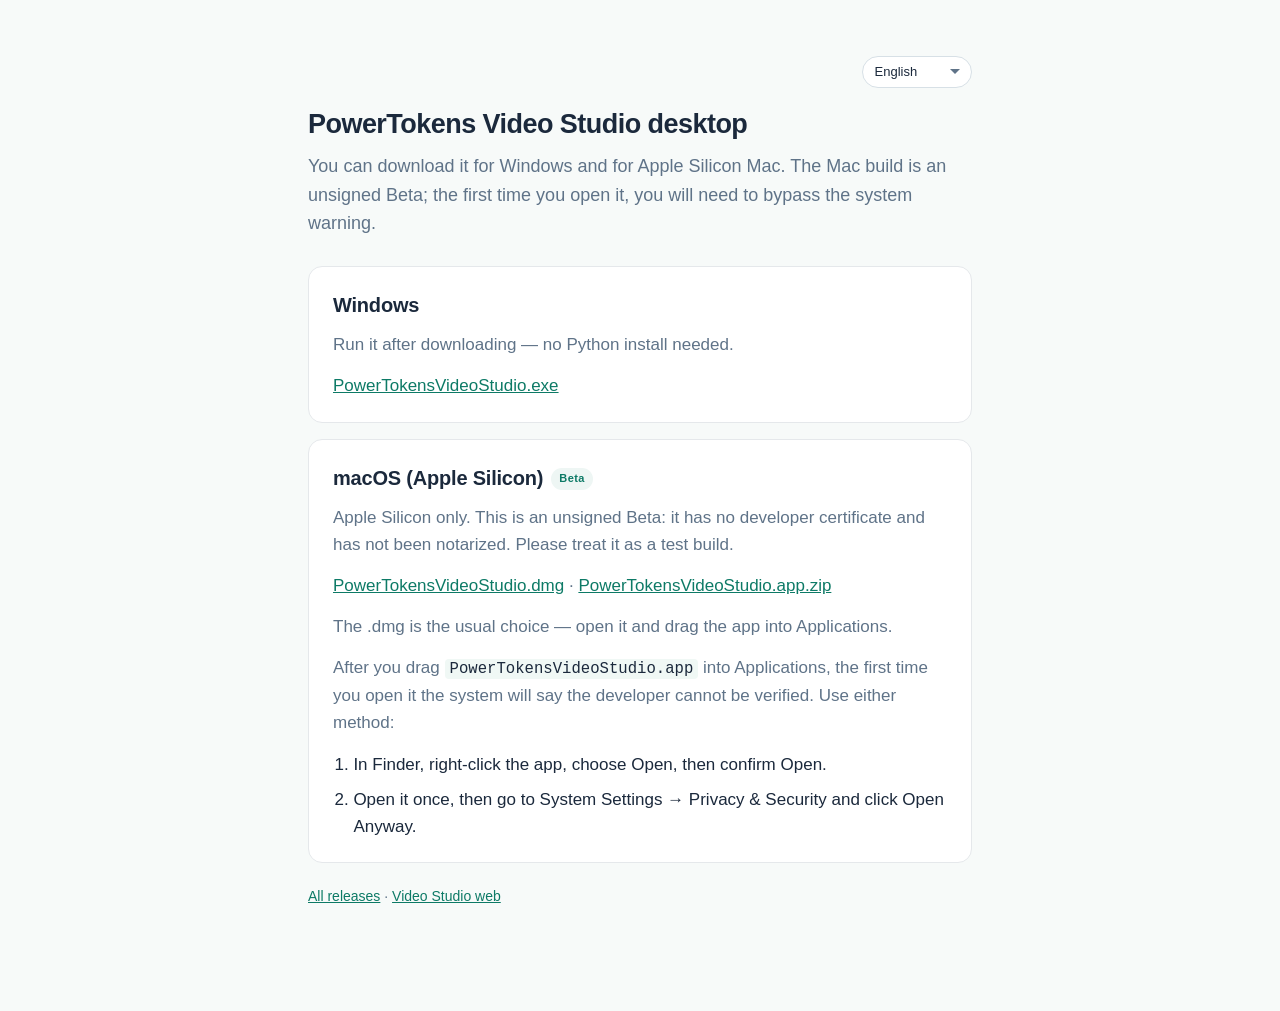
==== download.html @ 84d2c89e "fix: show Mac download filenames, matching the Windows EXE link Label the Mac links PowerTokensVideo" ====
<!doctype html>
<html lang="en">
<head>
<meta charset="utf-8">
<meta name="viewport" content="width=device-width, initial-scale=1">
<meta http-equiv="Content-Security-Policy" content="default-src 'self'; script-src 'self'; style-src 'self' 'unsafe-inline'; img-src 'self' data:; connect-src 'self' https://us.i.posthog.com https://eu.i.posthog.com; object-src 'none'; base-uri 'self'; form-action 'none'">
<meta name="referrer" content="no-referrer">
<meta name="robots" content="noindex">
<title>PowerTokens Video Studio · Download</title>
<style>
  html, body {
    margin: 0;
    font: 17px/1.6 -apple-system, BlinkMacSystemFont, "Segoe UI", "PingFang SC", "Hiragino Sans", "Noto Sans SC", "Noto Sans JP", "Noto Sans KR", sans-serif;
    color: #1b293c;
    background: #f7faf9;
  }
  /* Hide until i18n applies, so the English default does not flash in another language. */
  body { visibility: hidden; }
  body.is-ready { visibility: visible; }
  main {
    box-sizing: border-box;
    max-width: 720px;
    margin: 56px auto 64px;
    padding: 0 28px 40px;
  }
  .lang-bar {
    display: flex;
    justify-content: flex-end;
    margin: 0 0 20px;
  }
  .lang-switch select {
    font: inherit;
    font-size: 13px;
    line-height: 1.3;
    color: #1b293c;
    background-color: #fff;
    background-image: url("data:image/svg+xml,%3Csvg xmlns='http://www.w3.org/2000/svg' width='12' height='8' viewBox='0 0 12 8'%3E%3Cpath fill='%235f7388' d='M1 1l5 5 5-5'/%3E%3C/svg%3E");
    background-repeat: no-repeat;
    background-position: right 10px center;
    background-size: 12px 8px;
    border: 1px solid #d7e0e6;
    border-radius: 999px;
    padding: 6px 30px 6px 12px;
    min-height: 32px;
    min-width: 6.5rem;
    max-width: 11rem;
    cursor: pointer;
    appearance: none;
    -webkit-appearance: none;
    color-scheme: light;
  }
  .lang-switch select:hover,
  .lang-switch select:focus,
  .lang-switch select:focus-visible {
    border-color: #b9ddd4;
    outline: none;
    box-shadow: none;
  }
  h1 {
    font-size: 27px;
    margin: 0 0 10px;
    font-weight: 650;
    letter-spacing: -.02em;
    line-height: 1.25;
  }
  .lead {
    color: #5f7388;
    margin: 0 0 28px;
    font-size: 18px;
  }
  .pack {
    border: 1px solid #e5e8eb;
    border-radius: 14px;
    padding: 22px 24px;
    margin: 0 0 16px;
    background: #fff;
  }
  .pack h2 {
    font-size: 20px;
    margin: 0 0 10px;
    font-weight: 650;
    letter-spacing: -.01em;
  }
  .pack p { color: #5f7388; margin: 0 0 14px; }
  .pack p:last-child { margin-bottom: 0; }
  .pack a { color: #0d7a66; }
  .pack code {
    font-family: ui-monospace, SFMono-Regular, Menlo, Consolas, monospace;
    font-size: .92em;
    color: #1b293c;
    background: #f0f8f5;
    padding: 1px 5px;
    border-radius: 4px;
  }
  .badge {
    display: inline-block;
    font-size: 11px;
    font-weight: 650;
    letter-spacing: .04em;
    vertical-align: middle;
    margin-left: 8px;
    padding: 2px 8px;
    border-radius: 99px;
    background: #eef6f4;
    color: #0d7a66;
  }
  .steps { margin: 0; padding-left: 1.2em; color: #1b293c; }
  .steps li { margin: 0 0 8px; }
  .steps li:last-child { margin-bottom: 0; }
  .muted { color: #5f7388; font-size: 14px; margin: 22px 0 0; }
  .muted a { color: #0d7a66; }
  .note { display: none; }
  body.is-windows #win-note, body.is-mac #mac-note { display: block; }
  body.is-windows #win-pack, body.is-mac #mac-pack {
    border-color: #b7d9d1;
    background: #eef6f4;
  }
  @media (max-width: 480px) {
    html, body { font-size: 16px; }
    main { margin: 28px auto 40px; padding: 0 20px 32px; }
    h1 { font-size: 22px; }
    .lead { font-size: 16px; margin-bottom: 22px; }
    .pack { padding: 18px 16px; }
    .pack h2 { font-size: 18px; }
    .lang-bar { margin-bottom: 16px; }
  }
</style>
</head>
<body>
<main>
  <div class="lang-bar">
    <div class="lang-switch" id="lang-switch">
      <select id="lang-select" aria-label="Language"></select>
    </div>
  </div>
  <h1 data-i18n="dl_heading">PowerTokens Video Studio desktop</h1>
  <p class="lead" data-i18n="dl_lead">You can download it for Windows and for Apple Silicon Mac. The Mac build is an unsigned Beta; the first time you open it, you will need to bypass the system warning.</p>

  <section class="pack" id="win-pack">
    <h2 data-i18n="dl_win_heading">Windows</h2>
    <p id="win-note" class="note" data-i18n="dl_win_note">Your download should start shortly. If it doesn’t, use the link below.</p>
    <p data-i18n="dl_win_desc">Run it after downloading — no Python install needed.</p>
    <p><a id="exe-link" href="https://github.com/PowerTokens/video-studio/releases/latest/download/PowerTokensVideoStudio.exe" rel="noopener" data-i18n="dl_win_link">PowerTokensVideoStudio.exe</a></p>
  </section>

  <section class="pack" id="mac-pack">
    <h2><span data-i18n="dl_mac_heading">macOS (Apple Silicon)</span><span class="badge" data-i18n="dl_badge_beta">Beta</span></h2>
    <p data-i18n="dl_mac_intro">Apple Silicon only. This is an unsigned Beta: it has no developer certificate and has not been notarized. Please treat it as a test build.</p>
    <p>
      <a id="dmg-link" href="https://github.com/PowerTokens/video-studio/releases/latest/download/PowerTokensVideoStudio-macOS-arm64.dmg" rel="noopener" data-i18n="dl_mac_dmg">PowerTokensVideoStudio.dmg</a>
      ·
      <a id="zip-link" href="https://github.com/PowerTokens/video-studio/releases/latest/download/PowerTokensVideoStudio-macOS-arm64.app.zip" rel="noopener" data-i18n="dl_mac_zip">PowerTokensVideoStudio.app.zip</a>
    </p>
    <p data-i18n="dl_mac_dmg_hint">The .dmg is the usual choice — open it and drag the app into Applications.</p>
    <p data-i18n-html="dl_mac_gatekeeper">After you drag <code>PowerTokensVideoStudio.app</code> into Applications, the first time you open it the system will say the developer cannot be verified. Use either method:</p>
    <ol class="steps">
      <li data-i18n="dl_mac_step_finder">In Finder, right-click the app, choose Open, then confirm Open.</li>
      <li data-i18n="dl_mac_step_settings">Open it once, then go to System Settings → Privacy &amp; Security and click Open Anyway.</li>
    </ol>
  </section>

  <p class="muted">
    <a href="https://github.com/PowerTokens/video-studio/releases/latest" rel="noopener" data-i18n="dl_footer_releases">All releases</a>
    ·
    <a href="./" data-i18n="dl_footer_web">Video Studio web</a>
  </p>
</main>
<noscript><style>body { visibility: visible !important; }</style></noscript>
<script src="js/i18n.js?v=20261112-1.17-DlNames"></script>
<script src="js/lang/zh.js?v=20261112-1.17-DlNames"></script>
<script src="js/lang/en.js?v=20261112-1.17-DlNames"></script>
<script src="js/lang/es.js?v=20261112-1.17-DlNames"></script>
<script src="js/lang/pt.js?v=20261112-1.17-DlNames"></script>
<script src="js/lang/ja.js?v=20261112-1.17-DlNames"></script>
<script src="js/lang/ko.js?v=20261112-1.17-DlNames"></script>
<script src="js/download-i18n.js?v=20261112-1.17-DlNames"></script>
<script src="js/utm.js?v=20261112-1.17-DlNames"></script>
<script src="js/analytics-config.js?v=20261112-1.17-DlNames"></script>
<script src="js/analytics.js?v=20261112-1.17-DlNames"></script>
<script src="js/download-jump.js?v=20261112-1.17-DlNames"></script>
</body>
</html>
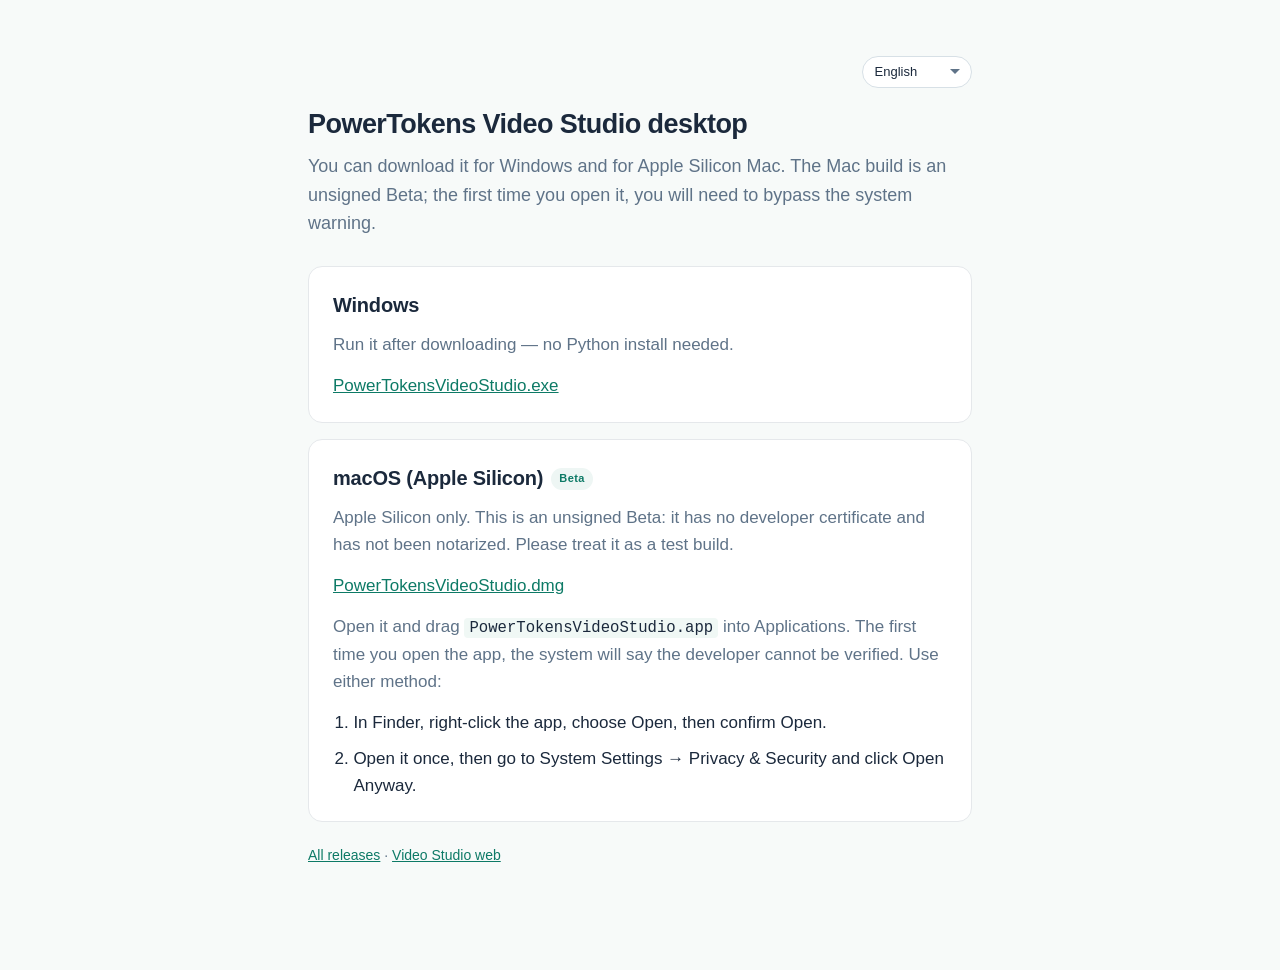
==== commit 64cae54e: "fix: offer only the Mac .dmg on the download page The zip is still on the GitHub release for anyone " ====
--- a/download.html
+++ b/download.html
@@ -146,13 +146,8 @@
   <section class="pack" id="mac-pack">
     <h2><span data-i18n="dl_mac_heading">macOS (Apple Silicon)</span><span class="badge" data-i18n="dl_badge_beta">Beta</span></h2>
     <p data-i18n="dl_mac_intro">Apple Silicon only. This is an unsigned Beta: it has no developer certificate and has not been notarized. Please treat it as a test build.</p>
-    <p>
-      <a id="dmg-link" href="https://github.com/PowerTokens/video-studio/releases/latest/download/PowerTokensVideoStudio-macOS-arm64.dmg" rel="noopener" data-i18n="dl_mac_dmg">PowerTokensVideoStudio.dmg</a>
-      ·
-      <a id="zip-link" href="https://github.com/PowerTokens/video-studio/releases/latest/download/PowerTokensVideoStudio-macOS-arm64.app.zip" rel="noopener" data-i18n="dl_mac_zip">PowerTokensVideoStudio.app.zip</a>
-    </p>
-    <p data-i18n="dl_mac_dmg_hint">The .dmg is the usual choice — open it and drag the app into Applications.</p>
-    <p data-i18n-html="dl_mac_gatekeeper">After you drag <code>PowerTokensVideoStudio.app</code> into Applications, the first time you open it the system will say the developer cannot be verified. Use either method:</p>
+    <p><a id="dmg-link" href="https://github.com/PowerTokens/video-studio/releases/latest/download/PowerTokensVideoStudio-macOS-arm64.dmg" rel="noopener" data-i18n="dl_mac_dmg">PowerTokensVideoStudio.dmg</a></p>
+    <p data-i18n-html="dl_mac_gatekeeper">Open it and drag <code>PowerTokensVideoStudio.app</code> into Applications. The first time you open the app, the system will say the developer cannot be verified. Use either method:</p>
     <ol class="steps">
       <li data-i18n="dl_mac_step_finder">In Finder, right-click the app, choose Open, then confirm Open.</li>
       <li data-i18n="dl_mac_step_settings">Open it once, then go to System Settings → Privacy &amp; Security and click Open Anyway.</li>
@@ -166,17 +161,17 @@
   </p>
 </main>
 <noscript><style>body { visibility: visible !important; }</style></noscript>
-<script src="js/i18n.js?v=20261112-1.17-DlNames"></script>
-<script src="js/lang/zh.js?v=20261112-1.17-DlNames"></script>
-<script src="js/lang/en.js?v=20261112-1.17-DlNames"></script>
-<script src="js/lang/es.js?v=20261112-1.17-DlNames"></script>
-<script src="js/lang/pt.js?v=20261112-1.17-DlNames"></script>
-<script src="js/lang/ja.js?v=20261112-1.17-DlNames"></script>
-<script src="js/lang/ko.js?v=20261112-1.17-DlNames"></script>
-<script src="js/download-i18n.js?v=20261112-1.17-DlNames"></script>
-<script src="js/utm.js?v=20261112-1.17-DlNames"></script>
-<script src="js/analytics-config.js?v=20261112-1.17-DlNames"></script>
-<script src="js/analytics.js?v=20261112-1.17-DlNames"></script>
-<script src="js/download-jump.js?v=20261112-1.17-DlNames"></script>
+<script src="js/i18n.js?v=20261112-1.17-DmgOnly"></script>
+<script src="js/lang/zh.js?v=20261112-1.17-DmgOnly"></script>
+<script src="js/lang/en.js?v=20261112-1.17-DmgOnly"></script>
+<script src="js/lang/es.js?v=20261112-1.17-DmgOnly"></script>
+<script src="js/lang/pt.js?v=20261112-1.17-DmgOnly"></script>
+<script src="js/lang/ja.js?v=20261112-1.17-DmgOnly"></script>
+<script src="js/lang/ko.js?v=20261112-1.17-DmgOnly"></script>
+<script src="js/download-i18n.js?v=20261112-1.17-DmgOnly"></script>
+<script src="js/utm.js?v=20261112-1.17-DmgOnly"></script>
+<script src="js/analytics-config.js?v=20261112-1.17-DmgOnly"></script>
+<script src="js/analytics.js?v=20261112-1.17-DmgOnly"></script>
+<script src="js/download-jump.js?v=20261112-1.17-DmgOnly"></script>
 </body>
 </html>
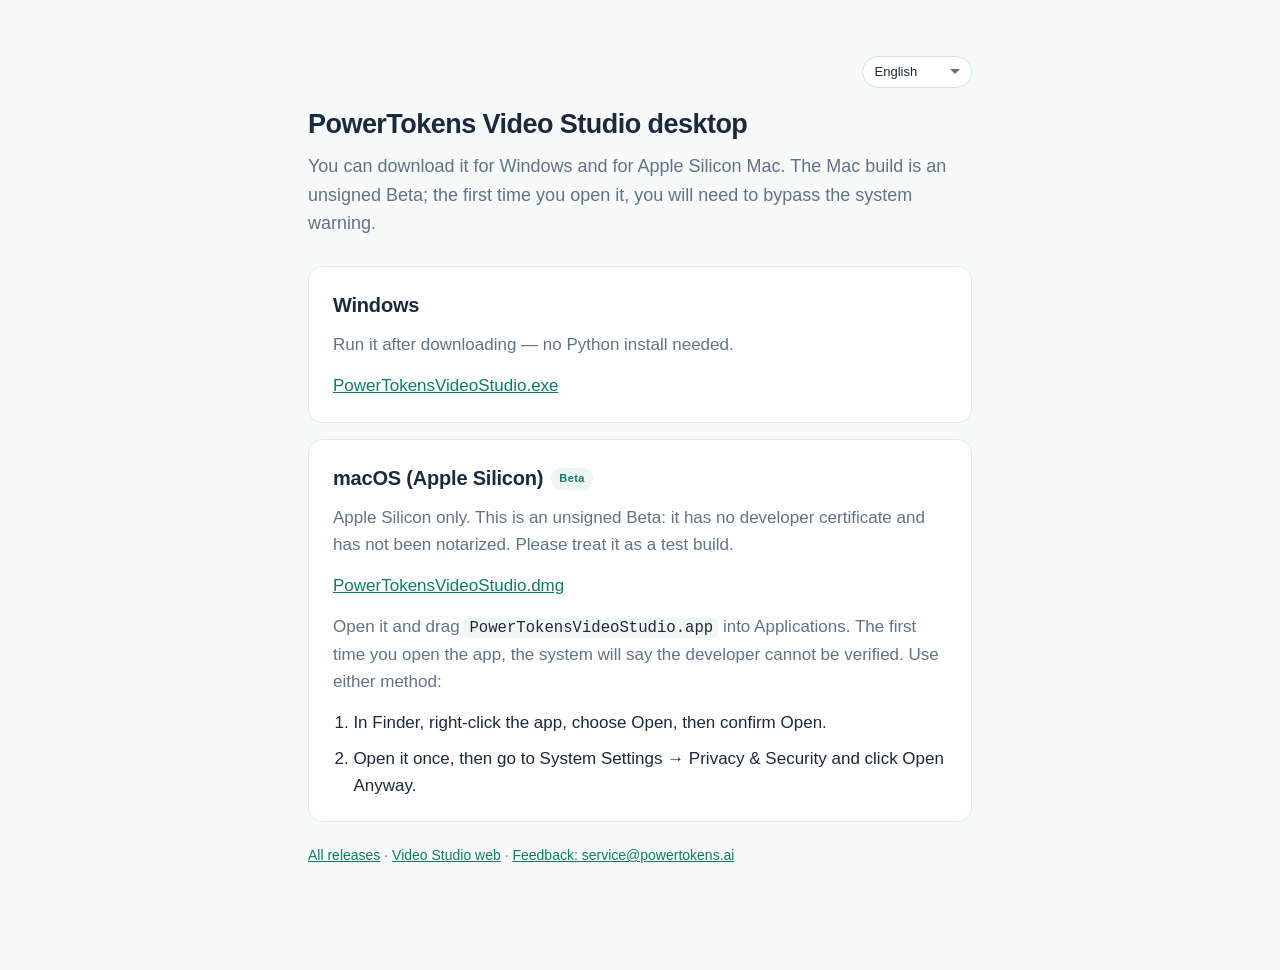
==== commit 0aa76b9e: "Add feedback mailbox and a fixed $5 checkout preset. Show mailto:service@powertokens.ai in the foote" ====
--- a/download.html
+++ b/download.html
@@ -158,16 +158,18 @@
     <a href="https://github.com/PowerTokens/video-studio/releases/latest" rel="noopener" data-i18n="dl_footer_releases">All releases</a>
     ·
     <a href="./" data-i18n="dl_footer_web">Video Studio web</a>
+    ·
+    <a href="mailto:service@powertokens.ai" data-i18n="dl_footer_feedback">Feedback: service@powertokens.ai</a>
   </p>
 </main>
 <noscript><style>body { visibility: visible !important; }</style></noscript>
 <script src="js/i18n.js?v=20261112-1.17-DmgOnly"></script>
-<script src="js/lang/zh.js?v=20261112-1.17-DmgOnly"></script>
-<script src="js/lang/en.js?v=20261112-1.17-DmgOnly"></script>
-<script src="js/lang/es.js?v=20261112-1.17-DmgOnly"></script>
-<script src="js/lang/pt.js?v=20261112-1.17-DmgOnly"></script>
-<script src="js/lang/ja.js?v=20261112-1.17-DmgOnly"></script>
-<script src="js/lang/ko.js?v=20261112-1.17-DmgOnly"></script>
+<script src="js/lang/zh.js?v=20261113-packages"></script>
+<script src="js/lang/en.js?v=20261113-feedback"></script>
+<script src="js/lang/es.js?v=20261113-feedback"></script>
+<script src="js/lang/pt.js?v=20261113-feedback"></script>
+<script src="js/lang/ja.js?v=20261113-feedback"></script>
+<script src="js/lang/ko.js?v=20261113-feedback"></script>
 <script src="js/download-i18n.js?v=20261112-1.17-DmgOnly"></script>
 <script src="js/utm.js?v=20261112-1.17-DmgOnly"></script>
 <script src="js/analytics-config.js?v=20261112-1.17-DmgOnly"></script>
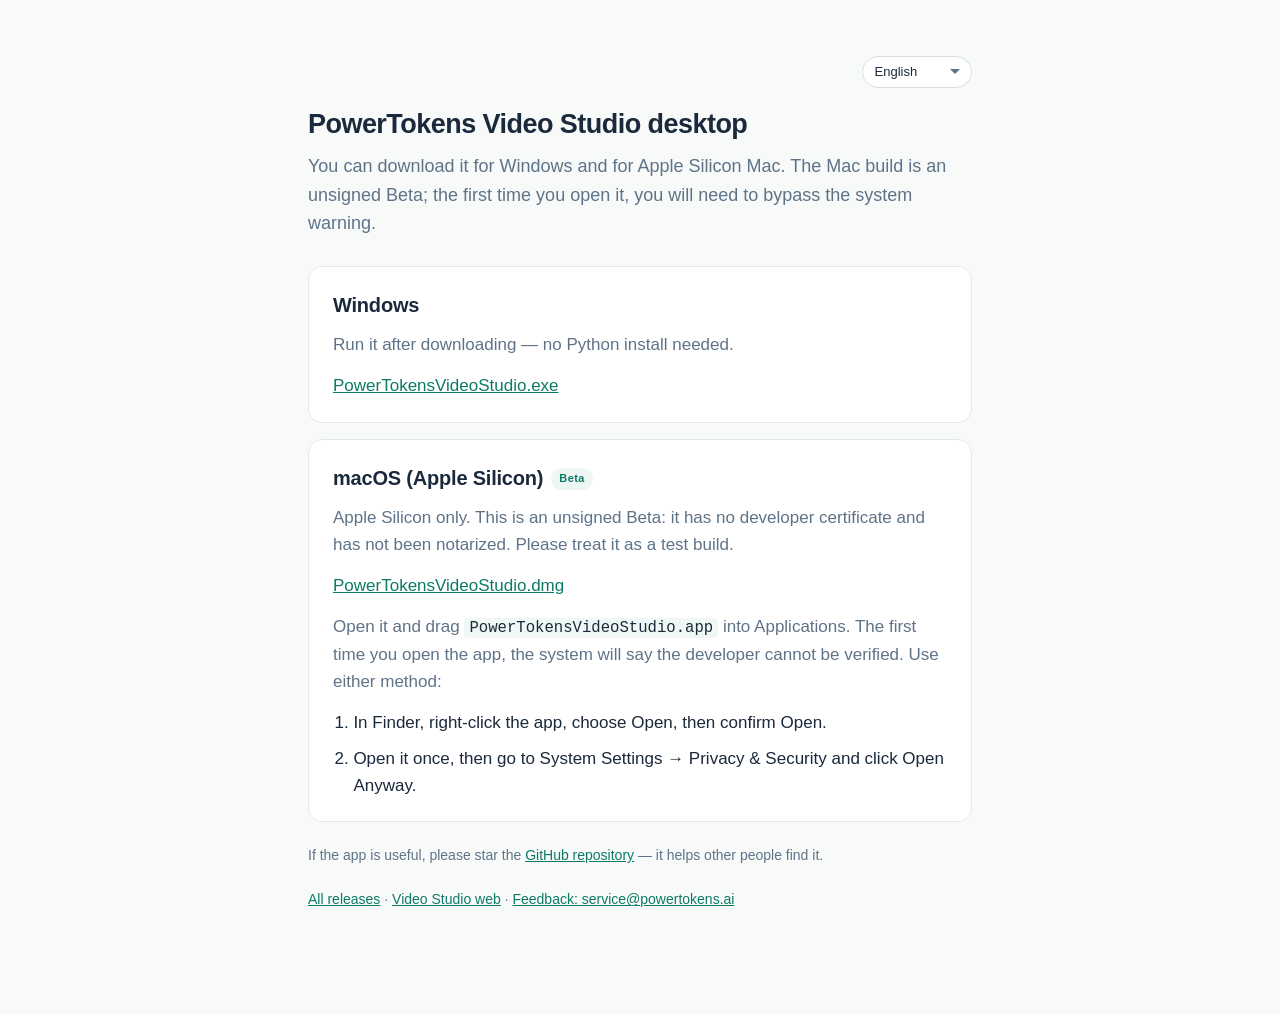
==== commit 57459c9a: "docs: add a star ask on the README and download page Point people to star PowerTokens/video-studio. " ====
--- a/download.html
+++ b/download.html
@@ -154,6 +154,8 @@
     </ol>
   </section>
 
+  <p class="muted" data-i18n-html="dl_star_ask">If the app is useful, please star the <a href="https://github.com/PowerTokens/video-studio" rel="noopener">GitHub repository</a> — it helps other people find it.</p>
+
   <p class="muted">
     <a href="https://github.com/PowerTokens/video-studio/releases/latest" rel="noopener" data-i18n="dl_footer_releases">All releases</a>
     ·
@@ -164,12 +166,12 @@
 </main>
 <noscript><style>body { visibility: visible !important; }</style></noscript>
 <script src="js/i18n.js?v=20261112-1.17-DmgOnly"></script>
-<script src="js/lang/zh.js?v=20261113-packages"></script>
-<script src="js/lang/en.js?v=20261113-feedback"></script>
-<script src="js/lang/es.js?v=20261113-feedback"></script>
-<script src="js/lang/pt.js?v=20261113-feedback"></script>
-<script src="js/lang/ja.js?v=20261113-feedback"></script>
-<script src="js/lang/ko.js?v=20261113-feedback"></script>
+<script src="js/lang/zh.js?v=20261117-star"></script>
+<script src="js/lang/en.js?v=20261117-star"></script>
+<script src="js/lang/es.js?v=20261117-star"></script>
+<script src="js/lang/pt.js?v=20261117-star"></script>
+<script src="js/lang/ja.js?v=20261117-star"></script>
+<script src="js/lang/ko.js?v=20261117-star"></script>
 <script src="js/download-i18n.js?v=20261112-1.17-DmgOnly"></script>
 <script src="js/utm.js?v=20261112-1.17-DmgOnly"></script>
 <script src="js/analytics-config.js?v=20261112-1.17-DmgOnly"></script>
